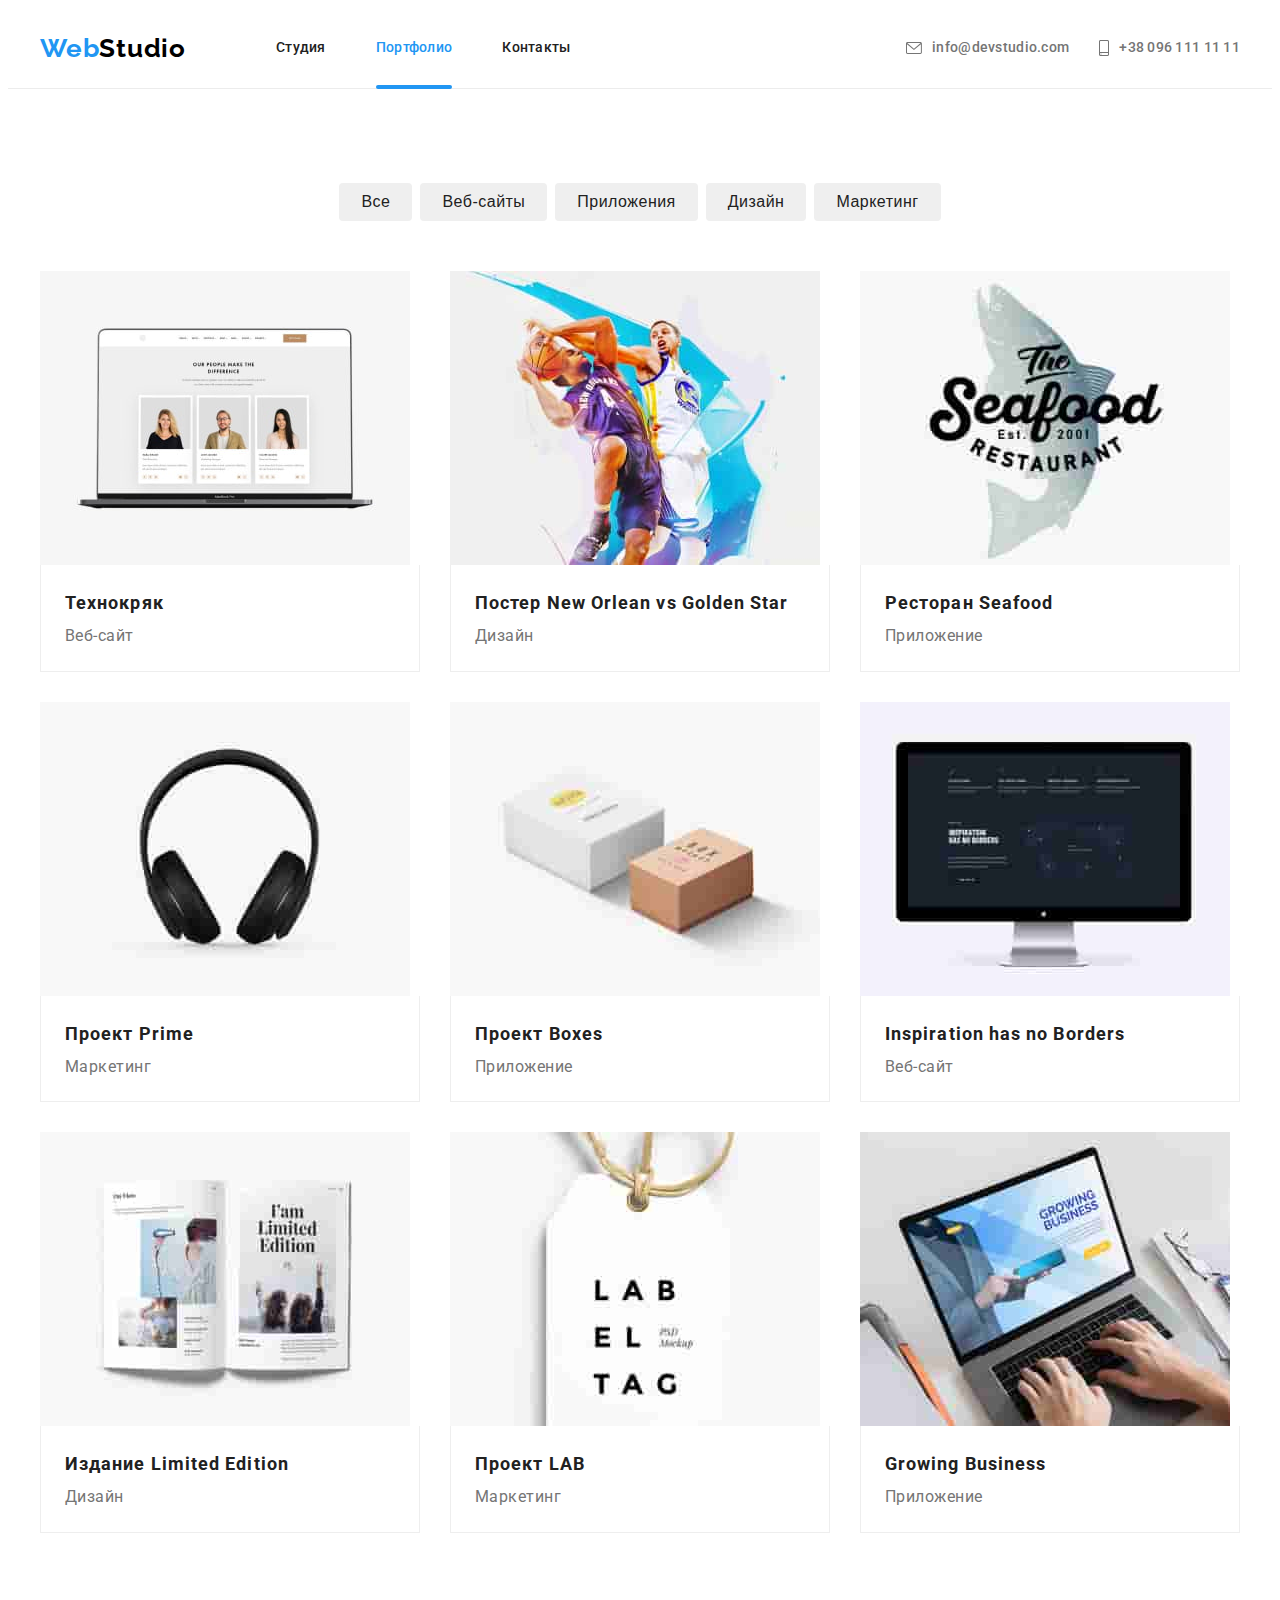
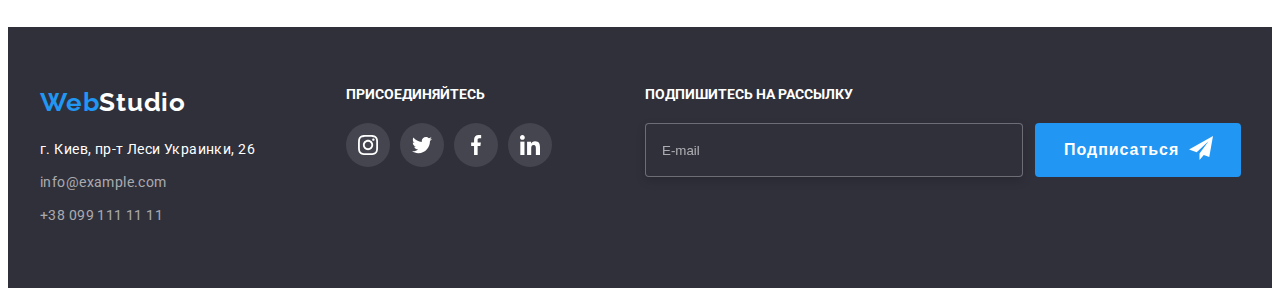
==== portfolio.html @ 2ae550ab "initial" ====
<!DOCTYPE html>
<html lang="en">
  <head>
    <meta charset="UTF-8" />
    <meta http-equiv="X-UA-Compatible" content="IE=edge" />
    <meta name="viewport" content="width=device-width, initial-scale=1.0" />
    <title>Protfolio</title>
    <link rel="preconnect" href="https://fonts.gstatic.com" />
    <link
      href="https://fonts.googleapis.com/css2?family=Raleway:wght@700&family=Roboto:wght@400;500;700;900&display=swap"
      rel="stylesheet"
    />
    <link
      rel="stylesheet"
      href="https://cdnjs.cloudflare.com/ajax/libs/modern-normalize/1.0.0/modern-normalize.min.css"
      integrity="sha512-ISS7cAi1PEhQ8jnbJpJZMd29NlhNj4AWYyLOSp2CE/CsHxTCu+r+t0D2yoJudVrd0/8fTVPUVDzY5Tvli75u/g=="
      crossorigin="anonymous"
    />
    <link rel="stylesheet" href="./css/styles.css" />
  </head>
  <body>
    <header class="header">
      <div class="container">
        <nav class="navigation">
          <a class="logo link" href="./index.html">
            <p class="logo-text">
              Web<span class="logo-item-header">Studio</span>
            </p>
          </a>
          <ul class="navigation-list list">
            <li class="navigation-list-item">
              <a class="navigation-link link" href="./index.html">Студия</a>
            </li>
            <li class="navigation-list-item">
              <a class="navigation-link link current" href="./portfolio.html"
                >Портфолио</a
              >
            </li>
            <li class="navigation-list-item">
              <a class="navigation-link link" href="">Контакты</a>
            </li>
          </ul>
        </nav>
        <ul class="list contacts-list">
          <li>
            <a class="email-link link" href="mailto:info@devstudio.com">
              <svg class="icon-envelope">
                <use href="./images/sprite.svg#icon-envelope"></use>
              </svg>
              info@devstudio.com
            </a>
          </li>
          <li class="phone-link-item">
            <a class="phone-link link" href="tel:+380961111111">
              <svg class="icon-phone">
                <use href="./images/sprite.svg#icon-smartphone"></use>
              </svg>
              +38 096 111 11 11
            </a>
          </li>
        </ul>
      </div>
    </header>
    <!-- portfolio page -->
    <main>
      <section class="filters">
        <div class="container">
          <h1 class="visually-hidden">Портфолио</h1>
          <!-- Filters -->
          <ul class="filters-list list">
            <li class="filters-items">
              <button class="filters-btn" type="button">Все</button>
            </li>
            <li class="filters-items">
              <button class="filters-btn" type="button">Веб-сайты</button>
            </li>
            <li class="filters-items">
              <button class="filters-btn" type="button">Приложения</button>
            </li>
            <li class="filters-items">
              <button class="filters-btn" type="button">Дизайн</button>
            </li>
            <li class="filters-items">
              <button class="filters-btn" type="button">Маркетинг</button>
            </li>
          </ul>
          <!-- Projects -->
          <ul class="projects-list list">
            <li class="projects-item">
              <a href="" class="projects-item-link link">
                <div class="projects-item-wrapper">
                  <img
                    class="projects-img"
                    src="./images/portfolio/img_1.jpg"
                    alt="Веб сайт Технокряк"
                    width="370"
                    height="294"
                  />
                  <p class="overlay">
                    Технокряк это современная площадка распространения
                    коронавируса. Компании используют эту платформу для
                    цифрового шпионажа и атак на защищённые сервера конкурентов.
                  </p>
                </div>
                <div class="projects-list-wrapper">
                  <h2 class="projects-title">Технокряк</h2>
                  <p class="projects-text">Веб-сайт</p>
                </div>
              </a>
            </li>
            <li class="projects-item">
              <a href="" class="projects-item-link link">
                <div class="projects-item-wrapper">
                  <img
                    class="projects-img"
                    src="./images/portfolio/img_2.jpg"
                    alt="Постер игра в баскетбол"
                    width="370"
                    height="294"
                  />
                  <p class="overlay">
                    Технокряк это современная площадка распространения
                    коронавируса. Компании используют эту платформу для
                    цифрового шпионажа и атак на защищённые сервера конкурентов.
                  </p>
                </div>

                <div class="projects-list-wrapper">
                  <h2 class="projects-title">
                    Постер New Orlean vs Golden Star
                  </h2>
                  <p class="projects-text">Дизайн</p>
                </div>
              </a>
            </li>
            <li class="projects-item">
              <a href="" class="projects-item-link link">
                <div class="projects-item-wrapper">
                  <img
                    class="projects-img"
                    src="./images/portfolio/img_3.jpg"
                    alt="Рыбный ресторан"
                    width="370"
                    height="294"
                  />
                  <p class="overlay">
                    Технокряк это современная площадка распространения
                    коронавируса. Компании используют эту платформу для
                    цифрового шпионажа и атак на защищённые сервера конкурентов.
                  </p>
                </div>
                <div class="projects-list-wrapper">
                  <h2 class="projects-title">Ресторан Seafood</h2>
                  <p class="projects-text">Приложение</p>
                </div>
              </a>
            </li>
            <li class="projects-item">
              <a href="" class="projects-item-link link">
                <div class="projects-item-wrapper">
                  <img
                    class="projects-img"
                    src="./images/portfolio/img_4.jpg"
                    alt="Наушники"
                    width="370"
                    height="294"
                  />
                  <p class="overlay">
                    Технокряк это современная площадка распространения
                    коронавируса. Компании используют эту платформу для
                    цифрового шпионажа и атак на защищённые сервера конкурентов.
                  </p>
                </div>
                <div class="projects-list-wrapper">
                  <h2 class="projects-title">Проект Prime</h2>
                  <p class="projects-text">Маркетинг</p>
                </div>
              </a>
            </li>
            <li class="projects-item">
              <a href="" class="projects-item-link link">
                <div class="projects-item-wrapper">
                  <img
                    class="projects-img"
                    src="./images/portfolio/img_5.jpg"
                    alt="Проэкт Boxes"
                    width="370"
                    height="294"
                  />
                  <p class="overlay">
                    Технокряк это современная площадка распространения
                    коронавируса. Компании используют эту платформу для
                    цифрового шпионажа и атак на защищённые сервера конкурентов.
                  </p>
                </div>
                <div class="projects-list-wrapper">
                  <h2 class="projects-title">Проект Boxes</h2>
                  <p class="projects-text">Приложение</p>
                </div>
              </a>
            </li>
            <li class="projects-item">
              <a href="" class="projects-item-link link">
                <div class="projects-item-wrapper">
                  <img
                    class="projects-img"
                    src="./images/portfolio/img_6.jpg"
                    alt="Веб сайт"
                    width="370"
                    height="294"
                  />
                  <p class="overlay">
                    Технокряк это современная площадка распространения
                    коронавируса. Компании используют эту платформу для
                    цифрового шпионажа и атак на защищённые сервера конкурентов.
                  </p>
                </div>
                <div class="projects-list-wrapper">
                  <h2 class="projects-title">Inspiration has no Borders</h2>
                  <p class="projects-text">Веб-сайт</p>
                </div>
              </a>
            </li>
            <li class="projects-item">
              <a href="" class="projects-item-link link">
                <div class="projects-item-wrapper">
                  <img
                    class="projects-img"
                    src="./images/portfolio/img_7.jpg"
                    alt="Дизайн книги"
                    width="370"
                    height="294"
                  />
                  <p class="overlay">
                    Технокряк это современная площадка распространения
                    коронавируса. Компании используют эту платформу для
                    цифрового шпионажа и атак на защищённые сервера конкурентов.
                  </p>
                </div>
                <div class="projects-list-wrapper">
                  <h2 class="projects-title">Издание Limited Edition</h2>
                  <p class="projects-text">Дизайн</p>
                </div></a
              >
            </li>
            <li class="projects-item">
              <a href="" class="projects-item-link link">
                <div class="projects-item-wrapper">
                  <img
                    class="projects-img"
                    src="./images/portfolio/img_8.jpg"
                    alt="Прожкт LAB"
                    width="370"
                    height="294"
                  />
                  <p class="overlay">
                    Технокряк это современная площадка распространения
                    коронавируса. Компании используют эту платформу для
                    цифрового шпионажа и атак на защищённые сервера конкурентов.
                  </p>
                </div>
                <div class="projects-list-wrapper">
                  <h2 class="projects-title">Проект LAB</h2>
                  <p class="projects-text">Маркетинг</p>
                </div></a
              >
            </li>
            <li class="projects-item">
              <a href="" class="projects-item-link link">
                <div class="projects-item-wrapper">
                  <img
                    class="projects-img"
                    src="./images/portfolio/img_9.jpg"
                    alt="Приложение для бизнеса"
                    width="370"
                    height="294"
                  />
                  <p class="overlay">
                    Технокряк это современная площадка распространения
                    коронавируса. Компании используют эту платформу для
                    цифрового шпионажа и атак на защищённые сервера конкурентов.
                  </p>
                </div>
                <div class="projects-list-wrapper">
                  <h2 class="projects-title">Growing Business</h2>
                  <p class="projects-text">Приложение</p>
                </div>
              </a>
            </li>
          </ul>
        </div>
      </section>
    </main>
    <footer class="footer">
      <div class="container">
        <div class="adress">
          <a class="logo link" href="./index.html">
            <p class="logo-link-text">
              Web
              <span class="logo-item-footer">Studio</span>
            </p>
          </a>
          <address class="address">
            <ul class="footer-list list">
              <li class="footer-item">
                <a
                  class="footer-direct-address link"
                  href="https://goo.gl/maps/nKiDBG7Q7srMkNem7"
                  target="_blank"
                  rel="noopener noreferrer"
                >
                  г. Киев, пр-т Леси Украинки, 26
                </a>
              </li>
              <li class="footer-item">
                <a class="footer-link link" href="mailto:info@example.com">
                  info@example.com
                </a>
              </li>
              <li class="footer-item">
                <a class="footer-link link" href="tel:+380991111111">
                  +38 099 111 11 11
                </a>
              </li>
            </ul>
          </address>
        </div>
        <div class="social-footer">
          <h2 class="footer-title">присоединяйтесь</h2>
          <ul class="social-list list">
            <li class="social-list-item">
              <a href="" class="social-list-link link">
                <svg class="social-list-icon">
                  <use href="./images/sprite.svg#icon-instagram"></use>
                </svg>
              </a>
            </li>
            <li class="social-list-item">
              <a href="" class="social-list-link link">
                <svg class="social-list-icon">
                  <use href="./images/sprite.svg#icon-twitter"></use>
                </svg>
              </a>
            </li>
            <li class="social-list-item">
              <a href="" class="social-list-link link">
                <svg class="social-list-icon">
                  <use href="./images/sprite.svg#icon-facebook"></use>
                </svg>
              </a>
            </li>
            <li class="social-list-item">
              <a href="" class="social-list-link link">
                <svg class="social-list-icon">
                  <use href="./images/sprite.svg#icon-linkedin"></use>
                </svg>
              </a>
            </li>
          </ul>
        </div>
        <div class="subscribe">
          <p class="subscribe-text">Подпишитесь на рассылку</p>
          <form action="" class="subscribe-form">
            <label for="subscribe-form-input">
              <div class="subscribe-form-input-wrapper">
                <input
                  type="email"
                  class="subscribe-input"
                  placeholder="E-mail"
                  name="subscribe-email"
                />
                <button type="submit" class="subscribe-btn">
                  Подписаться
                  <svg class="subscribe-btn-icon">
                    <use
                      href="./images/sprite.svg#icon-subscribe-btn-icon"
                    ></use>
                  </svg>
                </button>
              </div>
            </label>
          </form>
        </div>
      </div>
    </footer>
  </body>
</html>
---- css/styles.css ----
:root {
  --main-font: "Roboto", sans-serif;
  --secondary-font: "Raleway", sans-serif;
  --accent-color: #2196f3;
  --background-color: #ffffff;
  --background-hero-footer: #2f303a;
  --h-color: #212121;
  --text-color: #757575;
  --background-team: #f5f4fa;
  --logo-item-header: #000000;
  --padding-top: 94px;
  --padding-bottom: 94px;
}

h1,
h2,
h3,
h4,
h5,
h6,
p {
  margin: 0;
}

ul,
ol {
  margin: 0;
  padding: 0;
}

img {
  display: block;
  max-width: 100%;
  height: auto;
}

.link {
  text-decoration: none;
  display: block;
}

.list {
  list-style: none;
}

.address {
  font-style: normal;
}

.visually-hidden {
  position: absolute !important;
  clip: rect(1px 1px 1px 1px); /* IE6, IE7 */
  clip: rect(1px, 1px, 1px, 1px);
  padding: 0 !important;
  border: 0 !important;
  height: 1px !important;
  width: 1px !important;
  overflow: hidden;
}

body {
  font-family: var(--main-font);
  background: var(--background-color);
  font-size: 16px;
}

.container {
  margin: 0 auto;
  width: 1200px;
  padding-left: 15px;
  padding-right: 15px;
}

/* BUTTONS */

.filters {
  padding-top: var(--padding-top);
  padding-bottom: var(--padding-bottom);
}

.filters-list {
  display: flex;
  justify-content: center;
  margin-bottom: 50px;
}

.filters-items:not(:last-child) {
  margin-right: 8px;
}

.modal-btn {
  padding: 10px 32px;
  min-width: 200px;
  font-weight: bold;
  font-size: 16px;
  line-height: 1.88;
  letter-spacing: 0.06em;
  color: var(--background-color);
  cursor: pointer;
  background-color: var(--accent-color);
  border: none;
  border-radius: 4px;
  transition: background-color 250ms cubic-bezier(0.4, 0, 0.2, 1);
}

.modal-btn:focus,
.modal-btn:hover {
  box-shadow: 0px 4px 4px rgba(0, 0, 0, 0.15);
  background-color: var(--accent-color);
}

.filters-btn {
  padding: 6px 22px;
  min-width: 73px;
  font-weight: 500;
  font-size: 16px;
  line-height: 1.6;
  letter-spacing: 0.03em;
  color: var(--h-color);
  cursor: pointer;
  border: none;
  border-radius: 4px;
  transition: background-color 250ms cubic-bezier(0.4, 0, 0.2, 1),
    box-shadow 250ms cubic-bezier(0.4, 0, 0.2, 1),
    background-color 250ms cubic-bezier(0.4, 0, 0.2, 1);
}

.filters-btn:hover,
.filters-btn:focus {
  background-color: var(--accent-color);
  color: var(--background-color);
  box-shadow: 0px 3px 1px rgba(0, 0, 0, 0.1), 0px 1px 2px rgba(0, 0, 0, 0.08),
    0px 2px 2px rgba(0, 0, 0, 0.12);
}

/* BUTTONS END */

/* HEADER */

.icon-envelope {
  width: 16px;
  height: 12px;
  margin-right: 10px;
  transition: fill 250ms cubic-bezier(0.4, 0, 0.2, 1);
  fill: var(--text-color);
}

.icon-phone {
  width: 10px;
  height: 16px;
  margin-right: 10px;
  transition: fill 250ms cubic-bezier(0.4, 0, 0.2, 1);
  fill: var(--text-color);
}

.email-link:hover .icon-envelope,
.email-link:focus .icon-envelope,
.phone-link:hover .icon-phone,
.phone-link:focus .icon-phone {
  fill: var(--accent-color);
}

.phone-link-item {
  margin-left: 30px;
}

.email-link,
.phone-link {
  display: flex;
  align-items: center;
  font-weight: 500;
  font-size: 14px;
  line-height: 1.14;
  color: var(--text-color);
  letter-spacing: 0.02em;
  padding-top: 32px;
  padding-bottom: 32px;
  transition: color 250ms cubic-bezier(0.4, 0, 0.2, 1);
}

.email-link:focus,
.email-link:hover,
.phone-link:focus,
.phone-link:hover {
  color: var(--accent-color);
}

.header {
  border-bottom: 1px solid #ececec;
}

.navigation-list-item:not(:last-child) {
  margin-right: 50px;
}
.header .container {
  display: flex;
  align-items: center;
}

.navigation {
  display: flex;
  align-items: center;
}

.navigation-list {
  display: flex;
  align-items: center;
}

.navigation-list-item {
  display: flex;
  flex-direction: column;
}

.navigation-link {
  position: relative;
  font-weight: 500;
  font-size: 14px;
  line-height: 1.14;
  letter-spacing: 0.02em;
  color: var(--h-color);
  padding-top: 32px;
  padding-bottom: 32px;
  transition: color 250ms cubic-bezier(0.4, 0, 0.2, 1);
}

.current {
  color: var(--accent-color);
}

.current::after {
  position: absolute;
  content: "";
  width: 100%;
  height: 4px;
  border-radius: 2px;
  background-color: var(--accent-color);
  /* transition: transform 250ms cubic-bezier(0.4, 0, 0.2, 1); */
  left: 0;
  bottom: -1px;
}

.navigation-link:hover,
.navigation-link:focus {
  color: var(--accent-color);
}

.contacts-list {
  display: flex;
  margin-left: auto;
}

/* END HEADER */

/* HERO */

.hero .container {
  display: flex;
  flex-direction: column;
  text-align: center;
  align-items: center;
  margin: 0 auto;
}

.hero {
  max-width: 1600px;
  background-color: var(--background-hero-footer);
  padding-top: 200px;
  padding-bottom: 200px;
  background-image: linear-gradient(
      rgba(47, 48, 58, 0.4),
      rgba(47, 48, 58, 0.4)
    ),
    url("../images/hero/bg.jpg");
  background-repeat: no-repeat;
  background-size: cover;
  margin: 0 auto;
}

.hero-title {
  margin: 0 auto;
  max-width: 700px;
  max-height: 120px;
  font-weight: 900;
  font-size: 44px;
  line-height: 1.36;
  letter-spacing: 0.06em;
  text-transform: uppercase;
  color: var(--background-color);
  margin-bottom: 30px;
}

/* END HERO */

/* ADVANTAGES */

.advantages-icon {
  display: flex;
  align-items: center;
  justify-content: center;
  width: 270px;
  height: 120px;
  background-color: var(--background-team);
  margin-bottom: 30px;
  border-radius: 4px;
}

.advantages-icon-item {
  width: 70px;
  height: 70px;
}

.advantages-title {
  margin-bottom: 10px;
}

.advantages-item {
  margin-left: 30px;
  margin-top: 30px;
}

.advantages-list {
  display: flex;
  margin-left: -30px;
  margin-top: -30px;
  flex-basis: calc(100% / 4 - 30px);
}

.advantages {
  padding-top: var(--padding-top);
  padding-bottom: var(--padding-bottom);
}

.advantages-title {
  font-weight: bold;
  font-size: 14px;
  line-height: 1.14;
  letter-spacing: 0.03em;
  text-transform: uppercase;
  color: var(--h-color);
}

.advantages-text {
  font-size: 14px;
  line-height: 1.71;
  letter-spacing: 0.03em;
  color: var(--text-color);
}

/* ADVANTAGES END */

/* OCCUPATION */

.occupation {
  padding-bottom: var(--padding-bottom);
}

.occupation-list {
  display: flex;
  margin-left: -30px;
  margin-top: -30px;
}

.occupation-item {
  margin-left: 30px;
  margin-top: 30px;
  flex-basis: calc(100% / 3 - 30px);
  position: relative;
}

.occupation-text {
  display: flex;
  align-items: center;
  justify-content: center;
  height: 70px;
  position: absolute;
  font-size: 14px;
  line-height: 1.14;
  font-weight: 500;
  bottom: 0;
  background: rgba(47, 48, 58, 0.8);
  color: var(--background-color);
  text-transform: uppercase;
  width: 100%;
  text-align: center;
}

.occupation .occupation-title {
  margin-bottom: 50px;
}

.occupation-title {
  margin-bottom: var(--margin-bottom-headers-buttons);
  text-align: center;
  font-weight: bold;
  font-size: 36px;
  line-height: 1.17;
  letter-spacing: 0.03em;
  color: var(--h-color);
}

/* OCCUPATION END */

/* TEAM */

.social-list-link {
  display: flex;
  justify-content: center;
  align-items: center;
  width: 44px;
  height: 44px;
  border-radius: 50%;
  background-color: var(--background-color);
  transition: background-color 250ms cubic-bezier(0.4, 0, 0.2, 1),
    fill 250ms cubic-bezier(0.4, 0, 0.2, 1);
}

.social-list-item:not(:last-child) {
  margin-right: 10px;
}

.social-list-link:hover .social-list-icon,
.social-list-link:focus .social-list-icon {
  fill: var(--background-color);
}

.social-list-link:hover,
.social-list-link:focus {
  background-color: var(--accent-color);
}

.social-list {
  display: flex;
  align-items: center;
  justify-content: space-between;
  margin-top: 16px;
}

.social-list-icon {
  width: 20px;
  height: 20px;
  fill: #afb1b8;
  transition: fill 250ms cubic-bezier(0.4, 0, 0.2, 1);
}

.team-list-wrapper {
  padding-top: 30px;
  padding-bottom: 30px;
  padding-right: 32px;
  padding-left: 32px;
  display: flex;
  flex-direction: column;
  align-items: center;
  background: var(--background-color);
  box-shadow: 0px 1px 3px rgba(0, 0, 0, 0.12), 0px 1px 1px rgba(0, 0, 0, 0.14),
    0px 2px 1px rgba(0, 0, 0, 0.2);
  border-radius: 0px 0px 4px 4px;
}

.team-list-item {
  margin-left: 30px;
  margin-top: 30px;
  flex-basis: calc(100% / 4 - 30px);
}

.team-list {
  display: flex;
  margin-left: -30px;
  margin-top: -30px;
}

.team {
  background-color: var(--background-team);
  padding-top: var(--padding-top);
  padding-bottom: var(--padding-bottom);
}

.team-title {
  margin-bottom: 50px;
  text-align: center;
  font-weight: bold;
  font-size: 36px;
  line-height: 1.17;
  letter-spacing: 0.03em;
  color: var(--h-color);
}

.team-list-title {
  margin-bottom: 10px;
  font-weight: 500;
  font-size: 16px;
  line-height: 1.19;
  letter-spacing: 0.03em;
  color: var(--h-color);
}

.team-list-occupation {
  font-size: 16px;
  line-height: 1.19;
  letter-spacing: 0.03em;
  color: var(--text-color);
}

/* TEAM END */

/* CLIENTS */

.clients-list {
  margin-left: -30px;
  margin-top: -30px;
  display: flex;
  justify-content: center;
  align-items: center;
}

.clients-list-item {
  margin-left: 30px;
  margin-top: 30px;
  flex-basis: calc(100% / 6 - 30px);
  fill: #afb1b8;
}

.clients {
  padding-top: var(--padding-top);
  padding-bottom: var(--padding-bottom);
}

.clients .occupation-title {
  margin-bottom: 50px;
}

.clients-list-link {
  display: flex;
  align-items: center;
  justify-content: center;
  width: 170px;
  height: 90px;
  border: 1px solid #afb1b8;
  border-radius: 4px;
  fill: #afb1b8;
  transition: fill 250ms cubic-bezier(0.4, 0, 0.2, 1),
    border-color 250ms cubic-bezier(0.4, 0, 0.2, 1);
}

.clients-list-link:hover,
.clients-list-link:focus {
  cursor: pointer;
  border-color: var(--accent-color);
  fill: var(--accent-color);
}

.clients-list-link:focus .client-list-icon {
  fill: var(--accent-color);
  border-color: var(--accent-color);
}

/* CLIENTS END */

/* LOGO */

.logo {
  font-family: var(--secondary-font);
  font-weight: bold;
  font-size: 26px;
  line-height: 1.19;
  letter-spacing: 0.03em;
  color: var(--accent-color);
}

.logo {
  margin-right: 90px;
}

.logo-item-header {
  color: var(--logo-item-header);
}

.logo-item-footer {
  color: var(--background-color);
}

/* LOGO END */

/* FOOTER */

.footer-title {
  color: var(--background-color);
  font-size: 14px;
  line-height: 1.14;
  text-transform: uppercase;
}

.address {
  margin-top: 20px;
}

.footer {
  background-color: var(--background-hero-footer);
  padding-top: 60px;
  padding-bottom: 60px;
}

.footer .container {
  display: flex;
}

.adress,
.social-footer {
  align-items: baseline;
}

.social-footer .social-list {
  margin-top: 20px;
}

.social-footer .social-list-icon {
  fill: var(--background-color);
}

.social-footer .social-list-link {
  fill: var(--background-color);
  background-color: rgba(255, 255, 255, 0.1);
  transition: fill 250ms cubic-bezier(0.4, 0, 0.2, 1),
    background-color 250ms cubic-bezier(0.4, 0, 0.2, 1);
}

.social-list-link:hover,
.social-list-link:focus {
  background-color: var(--accent-color);
}

.social-footer {
  margin-left: 70px;
}

.footer-direct-address {
  font-size: 14px;
  line-height: 1.71;
  letter-spacing: 0.03em;
  color: var(--background-color);
  transition: color 250ms cubic-bezier(0.4, 0, 0.2, 1);
}

.footer-link {
  font-size: 14px;
  line-height: 1.71;
  letter-spacing: 0.03em;
  color: rgba(255, 255, 255, 0.6);
  transition: color 250ms cubic-bezier(0.4, 0, 0.2, 1);
}

.footer-item:not(:last-child) {
  margin-bottom: 9px;
}

.footer-direct-address:hover,
.footer-direct-address:focus,
.footer-link:hover,
.footer-link:focus {
  color: var(--accent-color);
}

.subscribe {
  margin-left: 93px;
}

.subscribe-text {
  color: var(--background-color);
  margin-bottom: 20px;
  text-transform: uppercase;
  font-weight: 700;
  font-size: 14px;
  line-height: 1.14;
}

.subscribe-form-input-wrapper {
  display: flex;
}

.subscribe-input {
  border: 1px solid rgba(255, 255, 255, 0.3);
  filter: drop-shadow(0px 4px 4px rgba(0, 0, 0, 0.15));
  border-radius: 4px;
  background-color: var(--background-hero-footer);
  height: 50px;
  width: 358px;
  padding-left: 16px;
  margin-right: 12px;
  color: var(--background-color);
}

.subscribe-input::placeholder {
  color: rgba(255, 255, 255, 0.6);
  padding-top: 15px;
}

.subscribe-btn {
  padding: 10px 62px 10px 29px;
  min-width: 200px;
  font-weight: bold;
  font-size: 16px;
  line-height: 1.88;
  letter-spacing: 0.06em;
  color: var(--background-color);
  cursor: pointer;
  background-color: var(--accent-color);
  border: none;
  border-radius: 4px;
  transition: background-color 250ms cubic-bezier(0.4, 0, 0.2, 1);
  position: relative;
}

.subscribe-btn:focus,
.subscribe-btn:hover {
  box-shadow: 0px 4px 4px rgba(0, 0, 0, 0.15);
  background-color: var(--accent-color);
}

.subscribe-btn-icon {
  position: absolute;
  width: 24px;
  height: 24px;
  right: 28px;
  top: 13px;
}

.logo-link-text {
  display: flex;
}

/* FOOTER END */

/* PROJECTS */

.overlay {
  font-style: var(--main-font);
  font-size: 18px;
  line-height: 1.55;
  color: var(--background-color);
  position: absolute;
  top: 0;
  left: 0;
  background: rgba(33, 150, 243, 0.9);
  padding: 63px 24px;
  height: 100%;
  transform: translateY(100%);
  transition: transform 250ms cubic-bezier(0.4, 0, 0.2, 1),
    opacity 250ms cubic-bezier(0.4, 0, 0.2, 1);
}

.projects-item-wrapper {
  position: relative;
  overflow: hidden;
}

.projects {
  padding-bottom: var(--padding-bottom);
}

.projects-list-wrapper {
  padding: 20px 24px;
  border-bottom: 1px solid #eeeeee;
  border-left: 1px solid #eeeeee;
  border-right: 1px solid #eeeeee;
  background: var(--background-color);
}

.projects-item {
  margin-left: 30px;
  margin-top: 30px;
  flex-basis: calc(100% / 3 - 30px);
}

.projects-item-link {
  transition: box-shadow 250ms cubic-bezier(0.4, 0, 0.2, 1);
}

.projects-item-link:hover,
.projects-item-link:focus {
  box-shadow: 0px 1px 1px rgba(0, 0, 0, 0.12), 0px 4px 4px rgba(0, 0, 0, 0.06),
    1px 4px 6px rgba(0, 0, 0, 0.16);
}

.projects-item-link:hover .overlay,
.projects-item-link:focus .overlay {
  transform: translateY(0%);
  opacity: 1;
}

.projects-list {
  margin-left: -30px;
  margin-top: -30px;
  display: flex;
  flex-wrap: wrap;
}

.projects-title {
  font-weight: bold;
  font-size: 18px;
  line-height: 2;
  letter-spacing: 0.06em;
  color: var(--h-color);
}

.projects-text {
  font-size: 16px;
  line-height: 1.87;
  letter-spacing: 0.03em;
  color: var(--text-color);
}

/* PROJECTS END */

/* MODAL */

.backdrop {
  position: fixed;
  top: 0;
  left: 0;
  width: 100vw;
  height: 100vh;
  background-color: rgba(0, 0, 0, 0.2);
  transition: all 250ms cubic-bezier(0.4, 0, 0.2, 1);
}

.modal {
  position: relative;
  width: 528px;
  height: 581px;
  top: 50%;
  left: 50%;
  transform: translate(-50%, -50%);
  background-color: var(--background-color);
  padding: 40px;
}

.modal-close-btn {
  top: 8px;
  right: 8px;
  position: absolute;
  border-radius: 50%;
  cursor: pointer;
  border: 1px solid rgba(0, 0, 0, 0.1);
  width: 30px;
  height: 30px;
  background: transparent;
  padding: 0;
  transition: fill 250ms cubic-bezier(0.4, 0, 0.2, 1),
    border-color 250ms cubic-bezier(0.4, 0, 0.2, 1);
}

.modal-close-btn:hover {
  fill: var(--accent-color);
  border-color: var(--accent-color);
}

.is-hidden {
  visibility: hidden;
  opacity: 0;
  pointer-events: none;
}

.modal-form {
  display: flex;
  flex-direction: column;
}

.modal-form-input {
  width: 100%;
  border: 1px solid rgba(33, 33, 33, 0.2);
  border-radius: 4px;
  height: 40px;
  padding-left: 42px;
  transition: border-color 250ms cubic-bezier(0.4, 0, 0.2, 1);
}

.modal-form-input:focus {
  border-color: var(--accent-color);
  outline: none;
}

.modal-form-input-wrapper {
  position: relative;
  margin-top: 4px;
  display: block;
  margin-bottom: 10px;
}

.modal-form-icon {
  width: 18px;
  height: 18px;
  position: absolute;
  top: 50%;
  transform: translateY(-50%);
  left: 12px;
  transition: fill 250ms cubic-bezier(0.4, 0, 0.2, 1);
}

.modal-form-input:focus + .modal-form-icon {
  fill: var(--accent-color);
}

.modal-form-message {
  width: 100%;
  resize: none;
  border: 1px solid rgba(33, 33, 33, 0.2);
  height: 120px;
  border-radius: 4px;
  padding: 12px 16px;
  transition: border-color 250ms cubic-bezier(0.4, 0, 0.2, 1);
  margin-top: 4px;
  margin-bottom: 20px;
}

.modal-form-message::placeholder {
  color: rgba(117, 117, 117, 0.5);
}

.modal-form-message:focus {
  border-color: var(--accent-color);
  outline: none;
}

.modal-form-check-desk {
  display: flex;
  justify-content: center;
  font-size: 14px;
  line-height: 1.7;
  margin-bottom: 20px;
  color: var(--text-color);
}

.modal-form-check-desk::before {
  content: "";
  display: block;
  width: 16px;
  height: 16px;
  border: 1px solid var(--h-color);
  cursor: pointer;
  margin-right: 7px;
  border-radius: 2px;
}

.modal-form-term:checked + .modal-form-check-desk::before {
  background-image: url("../images/modal/icon-check.svg");
  background-position: center;
}

.modal-form-btn {
  padding: 10px 32px;
  min-width: 200px;
  font-weight: bold;
  font-size: 16px;
  line-height: 1.88;
  letter-spacing: 0.06em;
  color: var(--background-color);
  cursor: pointer;
  background-color: var(--accent-color);
  border: none;
  border-radius: 4px;
  transition: background-color 250ms cubic-bezier(0.4, 0, 0.2, 1);
  align-self: center;
}

.modal-form-btn:focus,
.modal-form-btn:hover {
  box-shadow: 0px 4px 4px rgba(0, 0, 0, 0.15);
  background-color: var(--accent-color);
}

.modal-title {
  font-weight: 700;
  font-size: 20px;
  line-height: 1.15;
  justify-content: center;
  display: flex;
  margin-bottom: 12px;
}

.modal-form-field {
  font-size: 12px;
  line-height: 1.16;
  color: var(--text-color);
}

/* MODAL END */
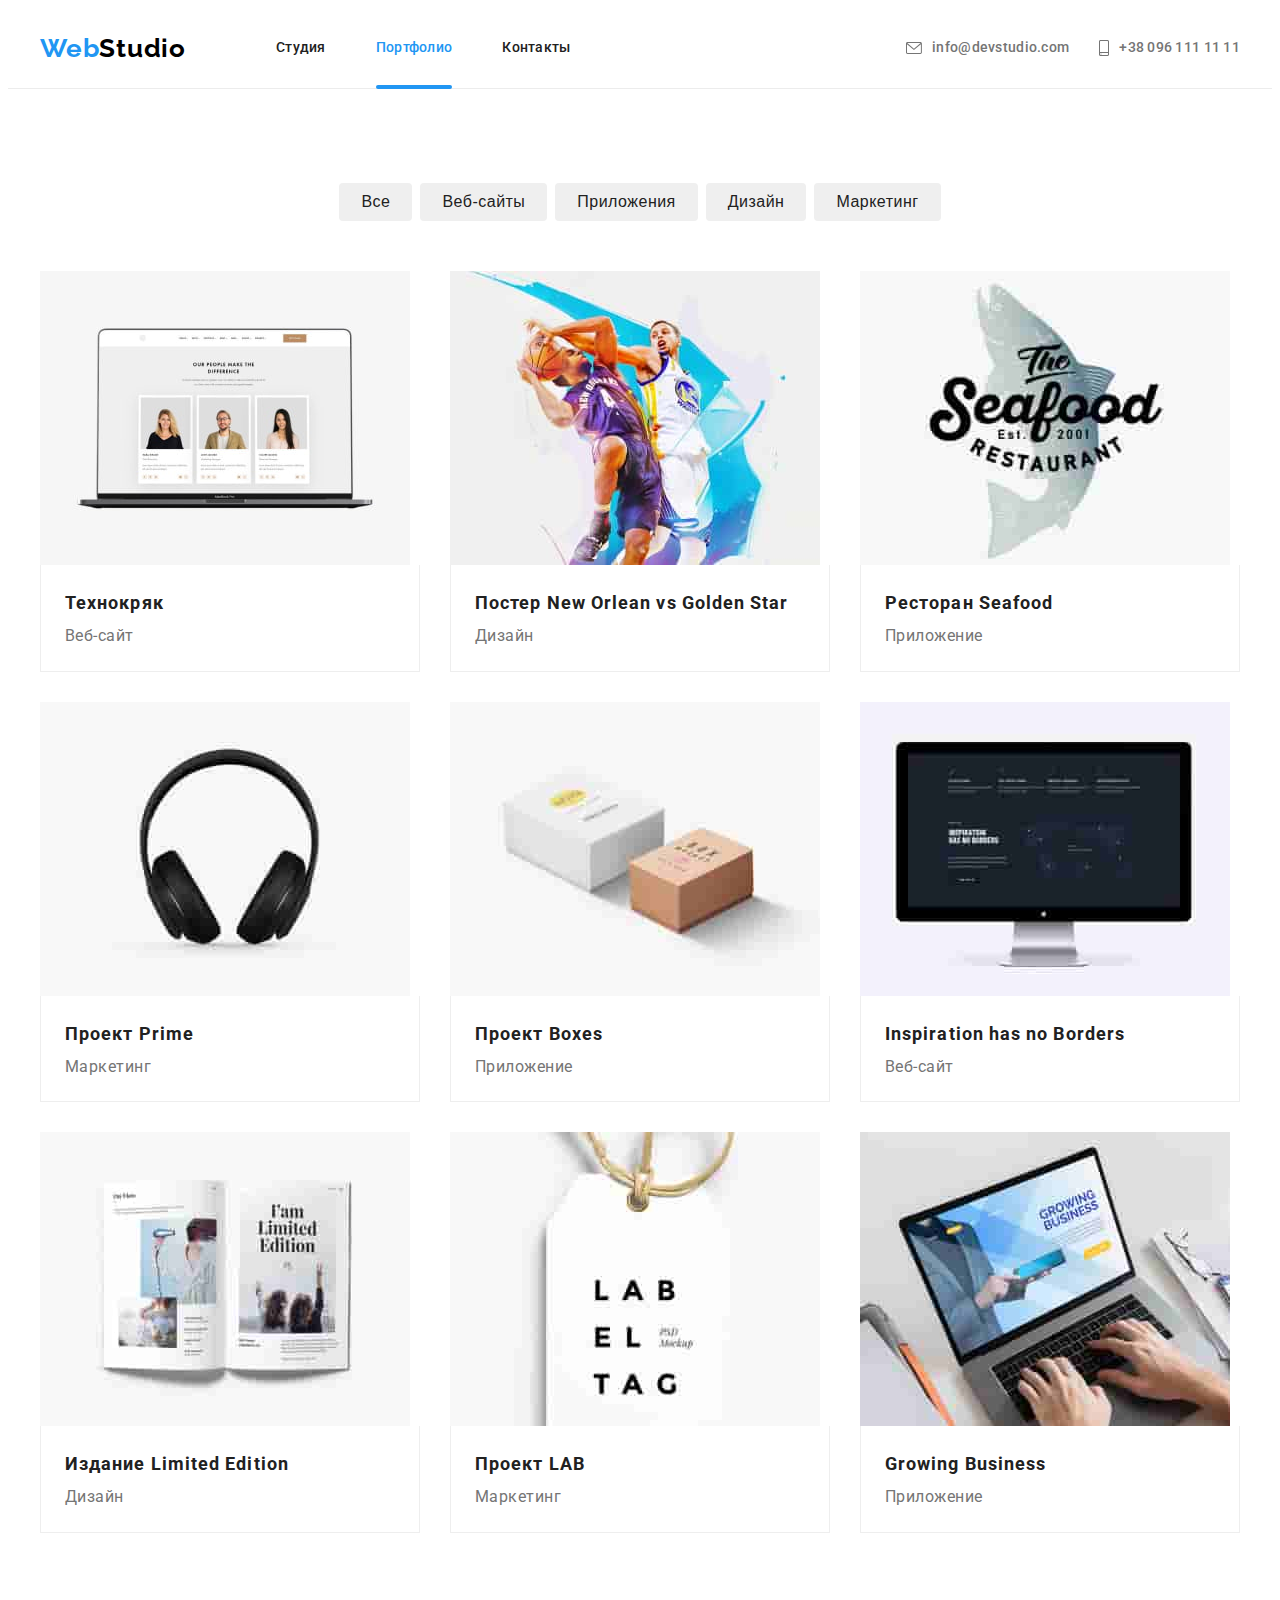
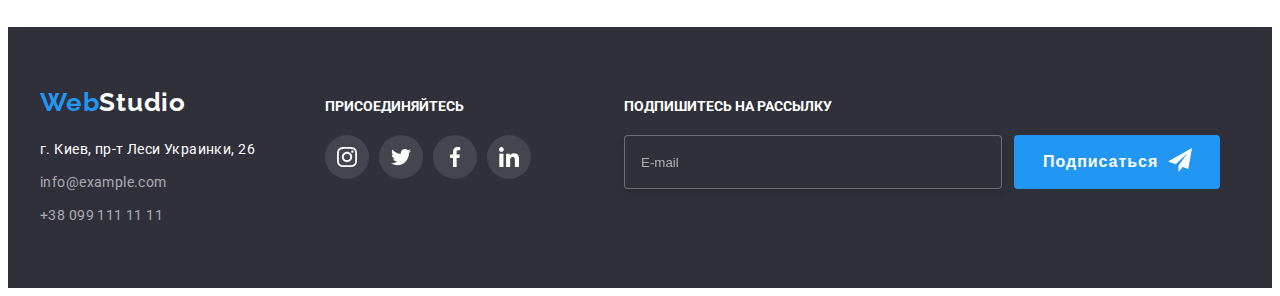
==== commit 9879baf3: "добавляет БЭМ" ====
--- a/portfolio.html
+++ b/portfolio.html
@@ -22,36 +22,40 @@
     <header class="header">
       <div class="container">
         <nav class="navigation">
-          <a class="logo link" href="./index.html">
-            <p class="logo-text">
-              Web<span class="logo-item-header">Studio</span>
+          <a class="logo header__logo link" href="./index.html">
+            <p class="logo__link-text">
+              Web
+              <span class="logo__item-header">Studio</span>
             </p>
           </a>
           <ul class="navigation-list list">
-            <li class="navigation-list-item">
-              <a class="navigation-link link" href="./index.html">Студия</a>
-            </li>
-            <li class="navigation-list-item">
-              <a class="navigation-link link current" href="./portfolio.html"
-                >Портфолио</a
-              >
-            </li>
-            <li class="navigation-list-item">
-              <a class="navigation-link link" href="">Контакты</a>
+            <li class="navigation-list__item">
+              <a class="navigation__link link" href="./index.html"> Студия </a>
+            </li>
+            <li class="navigation-list__item">
+              <a class="navigation__link link current" href="./portfolio.html">
+                Портфолио
+              </a>
+            </li>
+            <li class="navigation-list__item">
+              <a class="navigation__link link" href="">Контакты</a>
             </li>
           </ul>
         </nav>
         <ul class="list contacts-list">
-          <li>
-            <a class="email-link link" href="mailto:info@devstudio.com">
+          <li class="contacts__email">
+            <a
+              class="contacts__email-link link"
+              href="mailto:info@devstudio.com"
+            >
               <svg class="icon-envelope">
                 <use href="./images/sprite.svg#icon-envelope"></use>
               </svg>
               info@devstudio.com
             </a>
           </li>
-          <li class="phone-link-item">
-            <a class="phone-link link" href="tel:+380961111111">
+          <li class="contacts__phone">
+            <a class="contacts__phone-link link" href="tel:+380961111111">
               <svg class="icon-phone">
                 <use href="./images/sprite.svg#icon-smartphone"></use>
               </svg>
@@ -68,29 +72,29 @@
           <h1 class="visually-hidden">Портфолио</h1>
           <!-- Filters -->
           <ul class="filters-list list">
-            <li class="filters-items">
+            <li class="filters__items">
               <button class="filters-btn" type="button">Все</button>
             </li>
-            <li class="filters-items">
+            <li class="filters__items">
               <button class="filters-btn" type="button">Веб-сайты</button>
             </li>
-            <li class="filters-items">
+            <li class="filters__items">
               <button class="filters-btn" type="button">Приложения</button>
             </li>
-            <li class="filters-items">
+            <li class="filters__items">
               <button class="filters-btn" type="button">Дизайн</button>
             </li>
-            <li class="filters-items">
+            <li class="filters__items">
               <button class="filters-btn" type="button">Маркетинг</button>
             </li>
           </ul>
           <!-- Projects -->
           <ul class="projects-list list">
-            <li class="projects-item">
-              <a href="" class="projects-item-link link">
-                <div class="projects-item-wrapper">
-                  <img
-                    class="projects-img"
+            <li class="projects__item">
+              <a href="" class="projects__item-link link">
+                <div class="projects__item-wrapper">
+                  <img
+                    class="projects__img"
                     src="./images/portfolio/img_1.jpg"
                     alt="Веб сайт Технокряк"
                     width="370"
@@ -102,17 +106,17 @@
                     цифрового шпионажа и атак на защищённые сервера конкурентов.
                   </p>
                 </div>
-                <div class="projects-list-wrapper">
-                  <h2 class="projects-title">Технокряк</h2>
-                  <p class="projects-text">Веб-сайт</p>
-                </div>
-              </a>
-            </li>
-            <li class="projects-item">
-              <a href="" class="projects-item-link link">
-                <div class="projects-item-wrapper">
-                  <img
-                    class="projects-img"
+                <div class="projects__list-wrapper">
+                  <h2 class="projects__title">Технокряк</h2>
+                  <p class="projects__text">Веб-сайт</p>
+                </div>
+              </a>
+            </li>
+            <li class="projects__item">
+              <a href="" class="projects__item-link link">
+                <div class="projects__item-wrapper">
+                  <img
+                    class="projects__img"
                     src="./images/portfolio/img_2.jpg"
                     alt="Постер игра в баскетбол"
                     width="370"
@@ -125,19 +129,19 @@
                   </p>
                 </div>
 
-                <div class="projects-list-wrapper">
-                  <h2 class="projects-title">
+                <div class="projects__list-wrapper">
+                  <h2 class="projects__title">
                     Постер New Orlean vs Golden Star
                   </h2>
-                  <p class="projects-text">Дизайн</p>
-                </div>
-              </a>
-            </li>
-            <li class="projects-item">
-              <a href="" class="projects-item-link link">
-                <div class="projects-item-wrapper">
-                  <img
-                    class="projects-img"
+                  <p class="projects__text">Дизайн</p>
+                </div>
+              </a>
+            </li>
+            <li class="projects__item">
+              <a href="" class="projects__item-link link">
+                <div class="projects__item-wrapper">
+                  <img
+                    class="projects__img"
                     src="./images/portfolio/img_3.jpg"
                     alt="Рыбный ресторан"
                     width="370"
@@ -149,17 +153,17 @@
                     цифрового шпионажа и атак на защищённые сервера конкурентов.
                   </p>
                 </div>
-                <div class="projects-list-wrapper">
-                  <h2 class="projects-title">Ресторан Seafood</h2>
-                  <p class="projects-text">Приложение</p>
-                </div>
-              </a>
-            </li>
-            <li class="projects-item">
-              <a href="" class="projects-item-link link">
-                <div class="projects-item-wrapper">
-                  <img
-                    class="projects-img"
+                <div class="projects__list-wrapper">
+                  <h2 class="projects__title">Ресторан Seafood</h2>
+                  <p class="projects__text">Приложение</p>
+                </div>
+              </a>
+            </li>
+            <li class="projects__item">
+              <a href="" class="projects__item-link link">
+                <div class="projects__item-wrapper">
+                  <img
+                    class="projects__img"
                     src="./images/portfolio/img_4.jpg"
                     alt="Наушники"
                     width="370"
@@ -171,17 +175,17 @@
                     цифрового шпионажа и атак на защищённые сервера конкурентов.
                   </p>
                 </div>
-                <div class="projects-list-wrapper">
-                  <h2 class="projects-title">Проект Prime</h2>
-                  <p class="projects-text">Маркетинг</p>
-                </div>
-              </a>
-            </li>
-            <li class="projects-item">
-              <a href="" class="projects-item-link link">
-                <div class="projects-item-wrapper">
-                  <img
-                    class="projects-img"
+                <div class="projects__list-wrapper">
+                  <h2 class="projects__title">Проект Prime</h2>
+                  <p class="projects__text">Маркетинг</p>
+                </div>
+              </a>
+            </li>
+            <li class="projects__item">
+              <a href="" class="projects__item-link link">
+                <div class="projects__item-wrapper">
+                  <img
+                    class="projects__img"
                     src="./images/portfolio/img_5.jpg"
                     alt="Проэкт Boxes"
                     width="370"
@@ -193,17 +197,17 @@
                     цифрового шпионажа и атак на защищённые сервера конкурентов.
                   </p>
                 </div>
-                <div class="projects-list-wrapper">
-                  <h2 class="projects-title">Проект Boxes</h2>
-                  <p class="projects-text">Приложение</p>
-                </div>
-              </a>
-            </li>
-            <li class="projects-item">
-              <a href="" class="projects-item-link link">
-                <div class="projects-item-wrapper">
-                  <img
-                    class="projects-img"
+                <div class="projects__list-wrapper">
+                  <h2 class="projects__title">Проект Boxes</h2>
+                  <p class="projects__text">Приложение</p>
+                </div>
+              </a>
+            </li>
+            <li class="projects__item">
+              <a href="" class="projects__item-link link">
+                <div class="projects__item-wrapper">
+                  <img
+                    class="projects__img"
                     src="./images/portfolio/img_6.jpg"
                     alt="Веб сайт"
                     width="370"
@@ -215,17 +219,17 @@
                     цифрового шпионажа и атак на защищённые сервера конкурентов.
                   </p>
                 </div>
-                <div class="projects-list-wrapper">
-                  <h2 class="projects-title">Inspiration has no Borders</h2>
-                  <p class="projects-text">Веб-сайт</p>
-                </div>
-              </a>
-            </li>
-            <li class="projects-item">
-              <a href="" class="projects-item-link link">
-                <div class="projects-item-wrapper">
-                  <img
-                    class="projects-img"
+                <div class="projects__list-wrapper">
+                  <h2 class="projects__title">Inspiration has no Borders</h2>
+                  <p class="projects__text">Веб-сайт</p>
+                </div>
+              </a>
+            </li>
+            <li class="projects__item">
+              <a href="" class="projects__item-link link">
+                <div class="projects__item-wrapper">
+                  <img
+                    class="projects__img"
                     src="./images/portfolio/img_7.jpg"
                     alt="Дизайн книги"
                     width="370"
@@ -237,17 +241,17 @@
                     цифрового шпионажа и атак на защищённые сервера конкурентов.
                   </p>
                 </div>
-                <div class="projects-list-wrapper">
-                  <h2 class="projects-title">Издание Limited Edition</h2>
-                  <p class="projects-text">Дизайн</p>
+                <div class="projects__list-wrapper">
+                  <h2 class="projects__title">Издание Limited Edition</h2>
+                  <p class="projects__text">Дизайн</p>
                 </div></a
               >
             </li>
-            <li class="projects-item">
-              <a href="" class="projects-item-link link">
-                <div class="projects-item-wrapper">
-                  <img
-                    class="projects-img"
+            <li class="projects__item">
+              <a href="" class="projects__item-link link">
+                <div class="projects__item-wrapper">
+                  <img
+                    class="projects__img"
                     src="./images/portfolio/img_8.jpg"
                     alt="Прожкт LAB"
                     width="370"
@@ -259,17 +263,17 @@
                     цифрового шпионажа и атак на защищённые сервера конкурентов.
                   </p>
                 </div>
-                <div class="projects-list-wrapper">
-                  <h2 class="projects-title">Проект LAB</h2>
-                  <p class="projects-text">Маркетинг</p>
+                <div class="projects__list-wrapper">
+                  <h2 class="projects__title">Проект LAB</h2>
+                  <p class="projects__text">Маркетинг</p>
                 </div></a
               >
             </li>
-            <li class="projects-item">
-              <a href="" class="projects-item-link link">
-                <div class="projects-item-wrapper">
-                  <img
-                    class="projects-img"
+            <li class="projects__item">
+              <a href="" class="projects__item-link link">
+                <div class="projects__item-wrapper">
+                  <img
+                    class="projects__img"
                     src="./images/portfolio/img_9.jpg"
                     alt="Приложение для бизнеса"
                     width="370"
@@ -281,9 +285,9 @@
                     цифрового шпионажа и атак на защищённые сервера конкурентов.
                   </p>
                 </div>
-                <div class="projects-list-wrapper">
-                  <h2 class="projects-title">Growing Business</h2>
-                  <p class="projects-text">Приложение</p>
+                <div class="projects__list-wrapper">
+                  <h2 class="projects__title">Growing Business</h2>
+                  <p class="projects__text">Приложение</p>
                 </div>
               </a>
             </li>
@@ -295,16 +299,16 @@
       <div class="container">
         <div class="adress">
           <a class="logo link" href="./index.html">
-            <p class="logo-link-text">
+            <p class="logo__link-text">
               Web
-              <span class="logo-item-footer">Studio</span>
+              <span class="logo__text--color">Studio</span>
             </p>
           </a>
           <address class="address">
-            <ul class="footer-list list">
-              <li class="footer-item">
+            <ul class="address-list list">
+              <li class="address__item">
                 <a
-                  class="footer-direct-address link"
+                  class="address__direct link"
                   href="https://goo.gl/maps/nKiDBG7Q7srMkNem7"
                   target="_blank"
                   rel="noopener noreferrer"
@@ -312,13 +316,13 @@
                   г. Киев, пр-т Леси Украинки, 26
                 </a>
               </li>
-              <li class="footer-item">
-                <a class="footer-link link" href="mailto:info@example.com">
+              <li class="address__item">
+                <a class="address__link link" href="mailto:info@example.com">
                   info@example.com
                 </a>
               </li>
-              <li class="footer-item">
-                <a class="footer-link link" href="tel:+380991111111">
+              <li class="address__item">
+                <a class="address__link link" href="tel:+380991111111">
                   +38 099 111 11 11
                 </a>
               </li>
@@ -327,31 +331,31 @@
         </div>
         <div class="social-footer">
           <h2 class="footer-title">присоединяйтесь</h2>
-          <ul class="social-list list">
-            <li class="social-list-item">
-              <a href="" class="social-list-link link">
-                <svg class="social-list-icon">
+          <ul class="social-list social-list__footer list">
+            <li class="social-list__item">
+              <a href="" class="social-list__link link">
+                <svg class="social-list__icon">
                   <use href="./images/sprite.svg#icon-instagram"></use>
                 </svg>
               </a>
             </li>
-            <li class="social-list-item">
-              <a href="" class="social-list-link link">
-                <svg class="social-list-icon">
+            <li class="social-list__item">
+              <a href="" class="social-list__link link">
+                <svg class="social-list__icon">
                   <use href="./images/sprite.svg#icon-twitter"></use>
                 </svg>
               </a>
             </li>
-            <li class="social-list-item">
-              <a href="" class="social-list-link link">
-                <svg class="social-list-icon">
+            <li class="social-list__item">
+              <a href="" class="social-list__link link">
+                <svg class="social-list__icon">
                   <use href="./images/sprite.svg#icon-facebook"></use>
                 </svg>
               </a>
             </li>
-            <li class="social-list-item">
-              <a href="" class="social-list-link link">
-                <svg class="social-list-icon">
+            <li class="social-list__item">
+              <a href="" class="social-list__link link">
+                <svg class="social-list__icon">
                   <use href="./images/sprite.svg#icon-linkedin"></use>
                 </svg>
               </a>
@@ -359,10 +363,10 @@
           </ul>
         </div>
         <div class="subscribe">
-          <p class="subscribe-text">Подпишитесь на рассылку</p>
+          <p class="subscribe__text">Подпишитесь на рассылку</p>
           <form action="" class="subscribe-form">
-            <label for="subscribe-form-input">
-              <div class="subscribe-form-input-wrapper">
+            <label for="subscribe-form__input">
+              <div class="subscribe-form__input-wrapper">
                 <input
                   type="email"
                   class="subscribe-input"
@@ -371,9 +375,9 @@
                 />
                 <button type="submit" class="subscribe-btn">
                   Подписаться
-                  <svg class="subscribe-btn-icon">
+                  <svg class="subscribe-btn__icon">
                     <use
-                      href="./images/sprite.svg#icon-subscribe-btn-icon"
+                      href="./images/sprite.svg#icon-subscribe-btn__icon"
                     ></use>
                   </svg>
                 </button>
--- a/css/styles.css
+++ b/css/styles.css
@@ -7,9 +7,10 @@
   --h-color: #212121;
   --text-color: #757575;
   --background-team: #f5f4fa;
-  --logo-item-header: #000000;
+  --logo__item-header: #000000;
   --padding-top: 94px;
   --padding-bottom: 94px;
+  --margin-bottom-title: 50px;
 }
 
 h1,
@@ -84,7 +85,7 @@
   margin-bottom: 50px;
 }
 
-.filters-items:not(:last-child) {
+.filters__items:not(:last-child) {
   margin-right: 8px;
 }
 
@@ -153,19 +154,19 @@
   fill: var(--text-color);
 }
 
-.email-link:hover .icon-envelope,
-.email-link:focus .icon-envelope,
-.phone-link:hover .icon-phone,
-.phone-link:focus .icon-phone {
+.contacts__email-link:hover .icon-envelope,
+.contacts__email-link:focus .icon-envelope,
+.contacts__phone-link:hover .icon-phone,
+.contacts__phone-link:focus .icon-phone {
   fill: var(--accent-color);
 }
 
-.phone-link-item {
+.contacts__phone {
   margin-left: 30px;
 }
 
-.email-link,
-.phone-link {
+.contacts__email-link,
+.contacts__phone-link {
   display: flex;
   align-items: center;
   font-weight: 500;
@@ -178,10 +179,10 @@
   transition: color 250ms cubic-bezier(0.4, 0, 0.2, 1);
 }
 
-.email-link:focus,
-.email-link:hover,
-.phone-link:focus,
-.phone-link:hover {
+.contacts__email-link:focus,
+.contacts__email-link:hover,
+.contacts__phone-link:focus,
+.contacts__phone-link:hover {
   color: var(--accent-color);
 }
 
@@ -189,7 +190,7 @@
   border-bottom: 1px solid #ececec;
 }
 
-.navigation-list-item:not(:last-child) {
+.navigation-list__item:not(:last-child) {
   margin-right: 50px;
 }
 .header .container {
@@ -207,12 +208,12 @@
   align-items: center;
 }
 
-.navigation-list-item {
+.navigation-list__item {
   display: flex;
   flex-direction: column;
 }
 
-.navigation-link {
+.navigation__link {
   position: relative;
   font-weight: 500;
   font-size: 14px;
@@ -224,6 +225,11 @@
   transition: color 250ms cubic-bezier(0.4, 0, 0.2, 1);
 }
 
+.navigation__link:hover,
+.navigation__link:focus {
+  color: var(--accent-color);
+}
+
 .current {
   color: var(--accent-color);
 }
@@ -235,14 +241,8 @@
   height: 4px;
   border-radius: 2px;
   background-color: var(--accent-color);
-  /* transition: transform 250ms cubic-bezier(0.4, 0, 0.2, 1); */
   left: 0;
   bottom: -1px;
-}
-
-.navigation-link:hover,
-.navigation-link:focus {
-  color: var(--accent-color);
 }
 
 .contacts-list {
@@ -294,7 +294,7 @@
 
 /* ADVANTAGES */
 
-.advantages-icon {
+.advantages__icon {
   display: flex;
   align-items: center;
   justify-content: center;
@@ -305,22 +305,21 @@
   border-radius: 4px;
 }
 
-.advantages-icon-item {
+.advantages__icon-item {
   width: 70px;
   height: 70px;
 }
 
-.advantages-title {
-  margin-bottom: 10px;
-}
-
-.advantages-item {
+.advantages__item {
   margin-left: 30px;
   margin-top: 30px;
 }
 
 .advantages-list {
   display: flex;
+}
+
+.advantages-list__margin {
   margin-left: -30px;
   margin-top: -30px;
   flex-basis: calc(100% / 4 - 30px);
@@ -331,16 +330,17 @@
   padding-bottom: var(--padding-bottom);
 }
 
-.advantages-title {
+.advantages__title {
   font-weight: bold;
   font-size: 14px;
   line-height: 1.14;
   letter-spacing: 0.03em;
   text-transform: uppercase;
   color: var(--h-color);
-}
-
-.advantages-text {
+  margin-bottom: 10px;
+}
+
+.advantages__text {
   font-size: 14px;
   line-height: 1.71;
   letter-spacing: 0.03em;
@@ -361,14 +361,14 @@
   margin-top: -30px;
 }
 
-.occupation-item {
+.occupation__item {
   margin-left: 30px;
   margin-top: 30px;
   flex-basis: calc(100% / 3 - 30px);
   position: relative;
 }
 
-.occupation-text {
+.occupation__text {
   display: flex;
   align-items: center;
   justify-content: center;
@@ -385,12 +385,8 @@
   text-align: center;
 }
 
-.occupation .occupation-title {
-  margin-bottom: 50px;
-}
-
-.occupation-title {
-  margin-bottom: var(--margin-bottom-headers-buttons);
+.section-title {
+  margin-bottom: var(--margin-bottom-title);
   text-align: center;
   font-weight: bold;
   font-size: 36px;
@@ -403,7 +399,7 @@
 
 /* TEAM */
 
-.social-list-link {
+.social-list__link {
   display: flex;
   justify-content: center;
   align-items: center;
@@ -415,17 +411,17 @@
     fill 250ms cubic-bezier(0.4, 0, 0.2, 1);
 }
 
-.social-list-item:not(:last-child) {
+.social-list__item:not(:last-child) {
   margin-right: 10px;
 }
 
-.social-list-link:hover .social-list-icon,
-.social-list-link:focus .social-list-icon {
+.social-list__link:hover .social-list__icon,
+.social-list__link:focus .social-list__icon {
   fill: var(--background-color);
 }
 
-.social-list-link:hover,
-.social-list-link:focus {
+.social-list__link:hover,
+.social-list__link:focus {
   background-color: var(--accent-color);
 }
 
@@ -433,17 +429,20 @@
   display: flex;
   align-items: center;
   justify-content: space-between;
+}
+
+.social-list__margin {
   margin-top: 16px;
 }
 
-.social-list-icon {
+.social-list__icon {
   width: 20px;
   height: 20px;
   fill: #afb1b8;
   transition: fill 250ms cubic-bezier(0.4, 0, 0.2, 1);
 }
 
-.team-list-wrapper {
+.team-list__wrapper {
   padding-top: 30px;
   padding-bottom: 30px;
   padding-right: 32px;
@@ -457,7 +456,7 @@
   border-radius: 0px 0px 4px 4px;
 }
 
-.team-list-item {
+.team-list__item {
   margin-left: 30px;
   margin-top: 30px;
   flex-basis: calc(100% / 4 - 30px);
@@ -475,17 +474,7 @@
   padding-bottom: var(--padding-bottom);
 }
 
-.team-title {
-  margin-bottom: 50px;
-  text-align: center;
-  font-weight: bold;
-  font-size: 36px;
-  line-height: 1.17;
-  letter-spacing: 0.03em;
-  color: var(--h-color);
-}
-
-.team-list-title {
+.team-list__title {
   margin-bottom: 10px;
   font-weight: 500;
   font-size: 16px;
@@ -494,7 +483,7 @@
   color: var(--h-color);
 }
 
-.team-list-occupation {
+.team-list__occupation {
   font-size: 16px;
   line-height: 1.19;
   letter-spacing: 0.03em;
@@ -506,14 +495,17 @@
 /* CLIENTS */
 
 .clients-list {
+  display: flex;
+  justify-content: center;
+  align-items: center;
+}
+
+.clients-list__margin {
   margin-left: -30px;
   margin-top: -30px;
-  display: flex;
-  justify-content: center;
-  align-items: center;
-}
-
-.clients-list-item {
+}
+
+.clients-list__item {
   margin-left: 30px;
   margin-top: 30px;
   flex-basis: calc(100% / 6 - 30px);
@@ -525,11 +517,11 @@
   padding-bottom: var(--padding-bottom);
 }
 
-.clients .occupation-title {
+.clients .section-title {
   margin-bottom: 50px;
 }
 
-.clients-list-link {
+.clients-list__link {
   display: flex;
   align-items: center;
   justify-content: center;
@@ -542,14 +534,14 @@
     border-color 250ms cubic-bezier(0.4, 0, 0.2, 1);
 }
 
-.clients-list-link:hover,
-.clients-list-link:focus {
+.clients-list__link:hover,
+.clients-list__link:focus {
   cursor: pointer;
   border-color: var(--accent-color);
   fill: var(--accent-color);
 }
 
-.clients-list-link:focus .client-list-icon {
+.clients-list__link:focus .client-list__icon {
   fill: var(--accent-color);
   border-color: var(--accent-color);
 }
@@ -563,19 +555,20 @@
   font-weight: bold;
   font-size: 26px;
   line-height: 1.19;
+  display: flex;
   letter-spacing: 0.03em;
   color: var(--accent-color);
 }
 
-.logo {
+.header__logo {
   margin-right: 90px;
 }
 
-.logo-item-header {
-  color: var(--logo-item-header);
-}
-
-.logo-item-footer {
+.logo__item-header {
+  color: var(--logo__item-header);
+}
+
+.logo__text--color {
   color: var(--background-color);
 }
 
@@ -588,6 +581,7 @@
   font-size: 14px;
   line-height: 1.14;
   text-transform: uppercase;
+  margin-top: 12px;
 }
 
 .address {
@@ -609,23 +603,23 @@
   align-items: baseline;
 }
 
-.social-footer .social-list {
+.social-list__footer {
   margin-top: 20px;
 }
 
-.social-footer .social-list-icon {
+.social-footer .social-list__icon {
   fill: var(--background-color);
 }
 
-.social-footer .social-list-link {
+.social-footer .social-list__link {
   fill: var(--background-color);
   background-color: rgba(255, 255, 255, 0.1);
   transition: fill 250ms cubic-bezier(0.4, 0, 0.2, 1),
     background-color 250ms cubic-bezier(0.4, 0, 0.2, 1);
 }
 
-.social-list-link:hover,
-.social-list-link:focus {
+.social-list__link:hover,
+.social-list__link:focus {
   background-color: var(--accent-color);
 }
 
@@ -633,7 +627,7 @@
   margin-left: 70px;
 }
 
-.footer-direct-address {
+.address__direct {
   font-size: 14px;
   line-height: 1.71;
   letter-spacing: 0.03em;
@@ -641,7 +635,7 @@
   transition: color 250ms cubic-bezier(0.4, 0, 0.2, 1);
 }
 
-.footer-link {
+.address__link {
   font-size: 14px;
   line-height: 1.71;
   letter-spacing: 0.03em;
@@ -649,14 +643,14 @@
   transition: color 250ms cubic-bezier(0.4, 0, 0.2, 1);
 }
 
-.footer-item:not(:last-child) {
+.address__item:not(:last-child) {
   margin-bottom: 9px;
 }
 
-.footer-direct-address:hover,
-.footer-direct-address:focus,
-.footer-link:hover,
-.footer-link:focus {
+.address__direct:hover,
+.address__direct:focus,
+.address__link:hover,
+.address__link:focus {
   color: var(--accent-color);
 }
 
@@ -664,16 +658,17 @@
   margin-left: 93px;
 }
 
-.subscribe-text {
+.subscribe__text {
   color: var(--background-color);
   margin-bottom: 20px;
+  margin-top: 12px;
   text-transform: uppercase;
   font-weight: 700;
   font-size: 14px;
   line-height: 1.14;
 }
 
-.subscribe-form-input-wrapper {
+.subscribe-form__input-wrapper {
   display: flex;
 }
 
@@ -716,7 +711,7 @@
   background-color: var(--accent-color);
 }
 
-.subscribe-btn-icon {
+.subscribe-btn__icon {
   position: absolute;
   width: 24px;
   height: 24px;
@@ -724,7 +719,7 @@
   top: 13px;
 }
 
-.logo-link-text {
+.logo__link-text {
   display: flex;
 }
 
@@ -748,7 +743,7 @@
     opacity 250ms cubic-bezier(0.4, 0, 0.2, 1);
 }
 
-.projects-item-wrapper {
+.projects__item-wrapper {
   position: relative;
   overflow: hidden;
 }
@@ -757,7 +752,7 @@
   padding-bottom: var(--padding-bottom);
 }
 
-.projects-list-wrapper {
+.projects__list-wrapper {
   padding: 20px 24px;
   border-bottom: 1px solid #eeeeee;
   border-left: 1px solid #eeeeee;
@@ -765,24 +760,24 @@
   background: var(--background-color);
 }
 
-.projects-item {
+.projects__item {
   margin-left: 30px;
   margin-top: 30px;
   flex-basis: calc(100% / 3 - 30px);
 }
 
-.projects-item-link {
+.projects__item-link {
   transition: box-shadow 250ms cubic-bezier(0.4, 0, 0.2, 1);
 }
 
-.projects-item-link:hover,
-.projects-item-link:focus {
+.projects__item-link:hover,
+.projects__item-link:focus {
   box-shadow: 0px 1px 1px rgba(0, 0, 0, 0.12), 0px 4px 4px rgba(0, 0, 0, 0.06),
     1px 4px 6px rgba(0, 0, 0, 0.16);
 }
 
-.projects-item-link:hover .overlay,
-.projects-item-link:focus .overlay {
+.projects__item-link:hover .overlay,
+.projects__item-link:focus .overlay {
   transform: translateY(0%);
   opacity: 1;
 }
@@ -794,7 +789,7 @@
   flex-wrap: wrap;
 }
 
-.projects-title {
+.projects__title {
   font-weight: bold;
   font-size: 18px;
   line-height: 2;
@@ -802,7 +797,7 @@
   color: var(--h-color);
 }
 
-.projects-text {
+.projects__text {
   font-size: 16px;
   line-height: 1.87;
   letter-spacing: 0.03em;
@@ -865,7 +860,7 @@
   flex-direction: column;
 }
 
-.modal-form-input {
+.modal-form__input {
   width: 100%;
   border: 1px solid rgba(33, 33, 33, 0.2);
   border-radius: 4px;
@@ -874,19 +869,19 @@
   transition: border-color 250ms cubic-bezier(0.4, 0, 0.2, 1);
 }
 
-.modal-form-input:focus {
+.modal-form__input:focus {
   border-color: var(--accent-color);
   outline: none;
 }
 
-.modal-form-input-wrapper {
+.modal-form__input-wrapper {
   position: relative;
   margin-top: 4px;
   display: block;
   margin-bottom: 10px;
 }
 
-.modal-form-icon {
+.modal-form__icon {
   width: 18px;
   height: 18px;
   position: absolute;
@@ -896,7 +891,7 @@
   transition: fill 250ms cubic-bezier(0.4, 0, 0.2, 1);
 }
 
-.modal-form-input:focus + .modal-form-icon {
+.modal-form__input:focus + .modal-form__icon {
   fill: var(--accent-color);
 }
 
@@ -921,7 +916,8 @@
   outline: none;
 }
 
-.modal-form-check-desk {
+.modal-form__check-desk {
+  align-items: center;
   display: flex;
   justify-content: center;
   font-size: 14px;
@@ -930,7 +926,7 @@
   color: var(--text-color);
 }
 
-.modal-form-check-desk::before {
+.modal-form__check-desk::before {
   content: "";
   display: block;
   width: 16px;
@@ -941,7 +937,7 @@
   border-radius: 2px;
 }
 
-.modal-form-term:checked + .modal-form-check-desk::before {
+.modal-form-term:checked + .modal-form__check-desk::before {
   background-image: url("../images/modal/icon-check.svg");
   background-position: center;
 }
@@ -977,7 +973,7 @@
   margin-bottom: 12px;
 }
 
-.modal-form-field {
+.modal-form__field {
   font-size: 12px;
   line-height: 1.16;
   color: var(--text-color);
